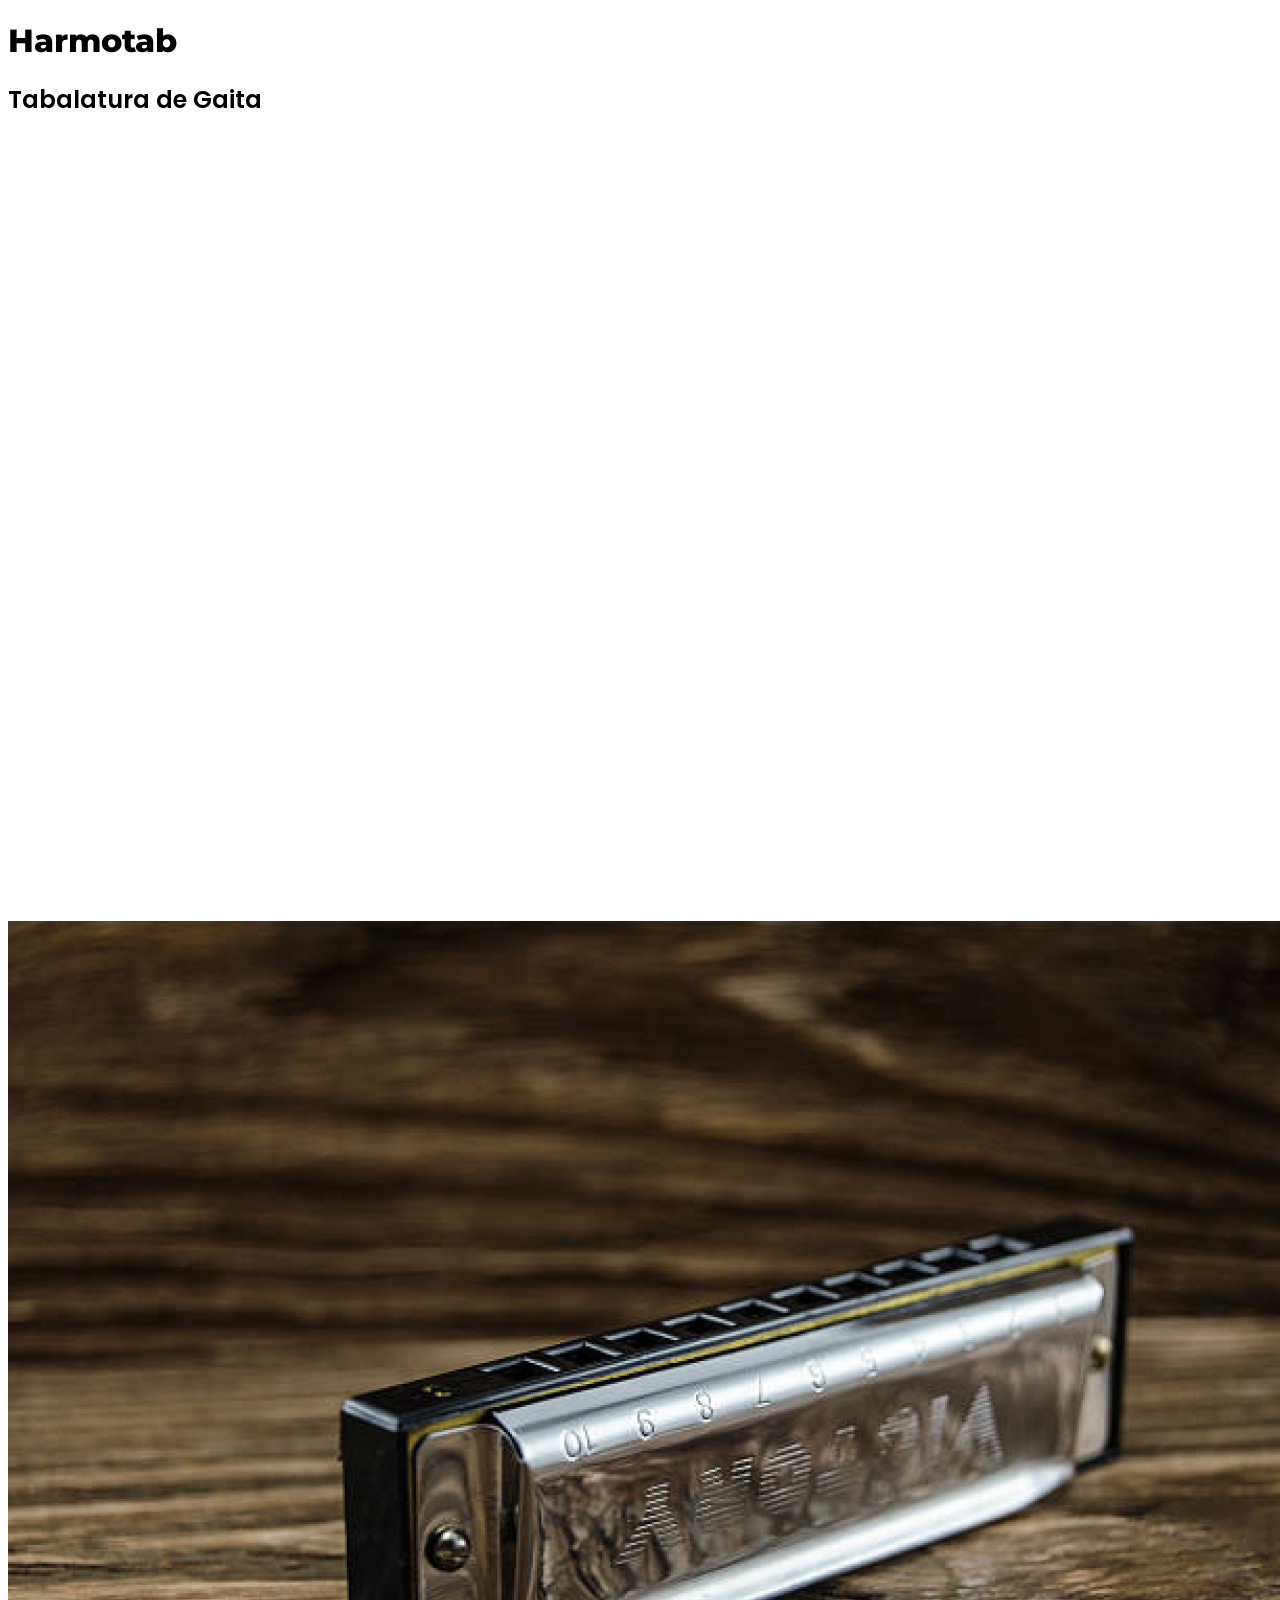
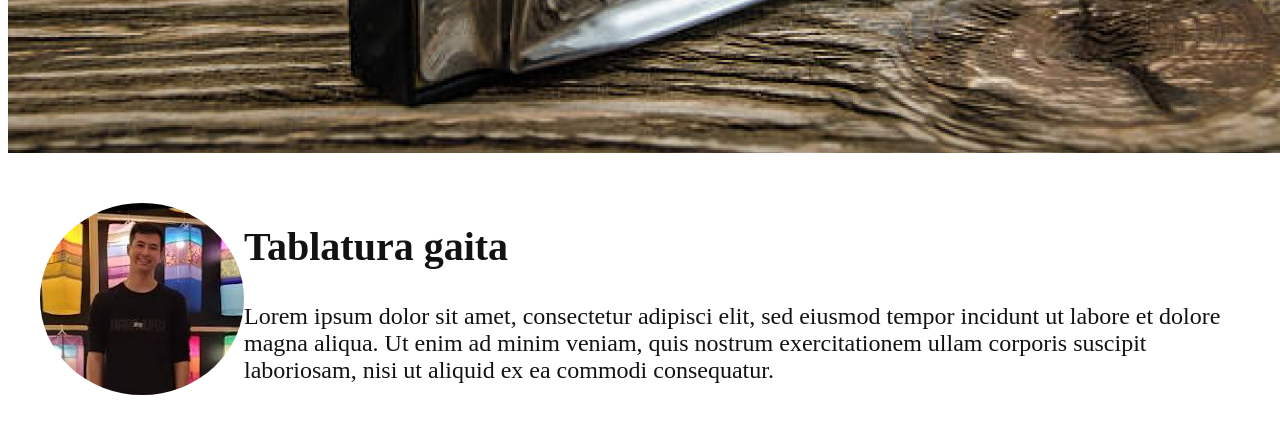
==== index.html @ c1258586 "commit 06032024" ====
<!DOCTYPE html>
<html lang="pt">
<head>
    <meta charset="UTF-8">
    <meta name="viewport" content="width=device-width, initial-scale=1.0">
    <title>Portfólio - Ronaldo</title>
    <link rel="stylesheet" href="./assets/css/style.css">
</head>
<body>
    <header>
        <h1> Harmotab </h1>
        <h2>Tabalatura de Gaita</h2>
    </header>
    <img src="./assets/image/header.png" alt="Fundo de gaita">
    <section id = "secao-apresentacao">
        <img src = "[data-uri]" alt="foto de Ronaldo">
        <div id = "texto-apresentacao">
            <h2>Tablatura gaita</h2>
            <p>Lorem ipsum dolor sit amet, consectetur adipisci elit, sed eiusmod tempor incidunt ut labore et dolore magna aliqua. Ut enim ad minim veniam, quis nostrum exercitationem ullam corporis suscipit laboriosam, nisi ut aliquid ex ea commodi consequatur.</p>
        </div>
</body> 
</html>
---- assets/css/style.css ----
@import url('https://fonts.googleapis.com/css2?family=Montserrat:ital,wght@0,100..900;1,100..900&family=Poppins:ital,wght@0,100;0,200;0,300;0,400;0,500;0,600;0,700;0,800;0,900;1,100;1,200;1,300;1,400;1,500;1,600;1,700;1,800;1,900&display=swap');

:root{
    --color-destak: #8D6346;
    --color-black: #141115;
    --color-white: #fefcff;
    --font-title:
    --font-body:
}

header{
    height: 100vh;
}


header::before{
    content: "";
    background-color: var(--color-black)
    height: 100vh;
    width: 100vw;
    display: block;
    position: absolute;
    z-index: -10;
    background-image:"../image/header.png";
    background-size: cover;
}

h1 {
    font-family: "Montserrat", sans-serif;
    color: var(--color-black)
    font-size: 64px;
    font-weight: 800;
}

header h2 { 
    font-family: "Poppins", sans-serif;
    color: var(--color-black)
    font-size: 40px;
    font-weight: 600;
}

#secao-apresentacao{
    display: flex;
    align-items: center;
    padding: 2rem;

    /*1 rem = 16pixels  */
}

#secao-apresentacao img{
    border-radius: 50%;
}

#texto-apresentacao {
    color: var(--color-black)
}

#texto-apresentacao h2{
    font-size: 2.5rem;
    font-family: var(--font-title)
}

#texto-apresentacao p{
    font-size: 1.5rem;
    font-family: var(--font-body)
}
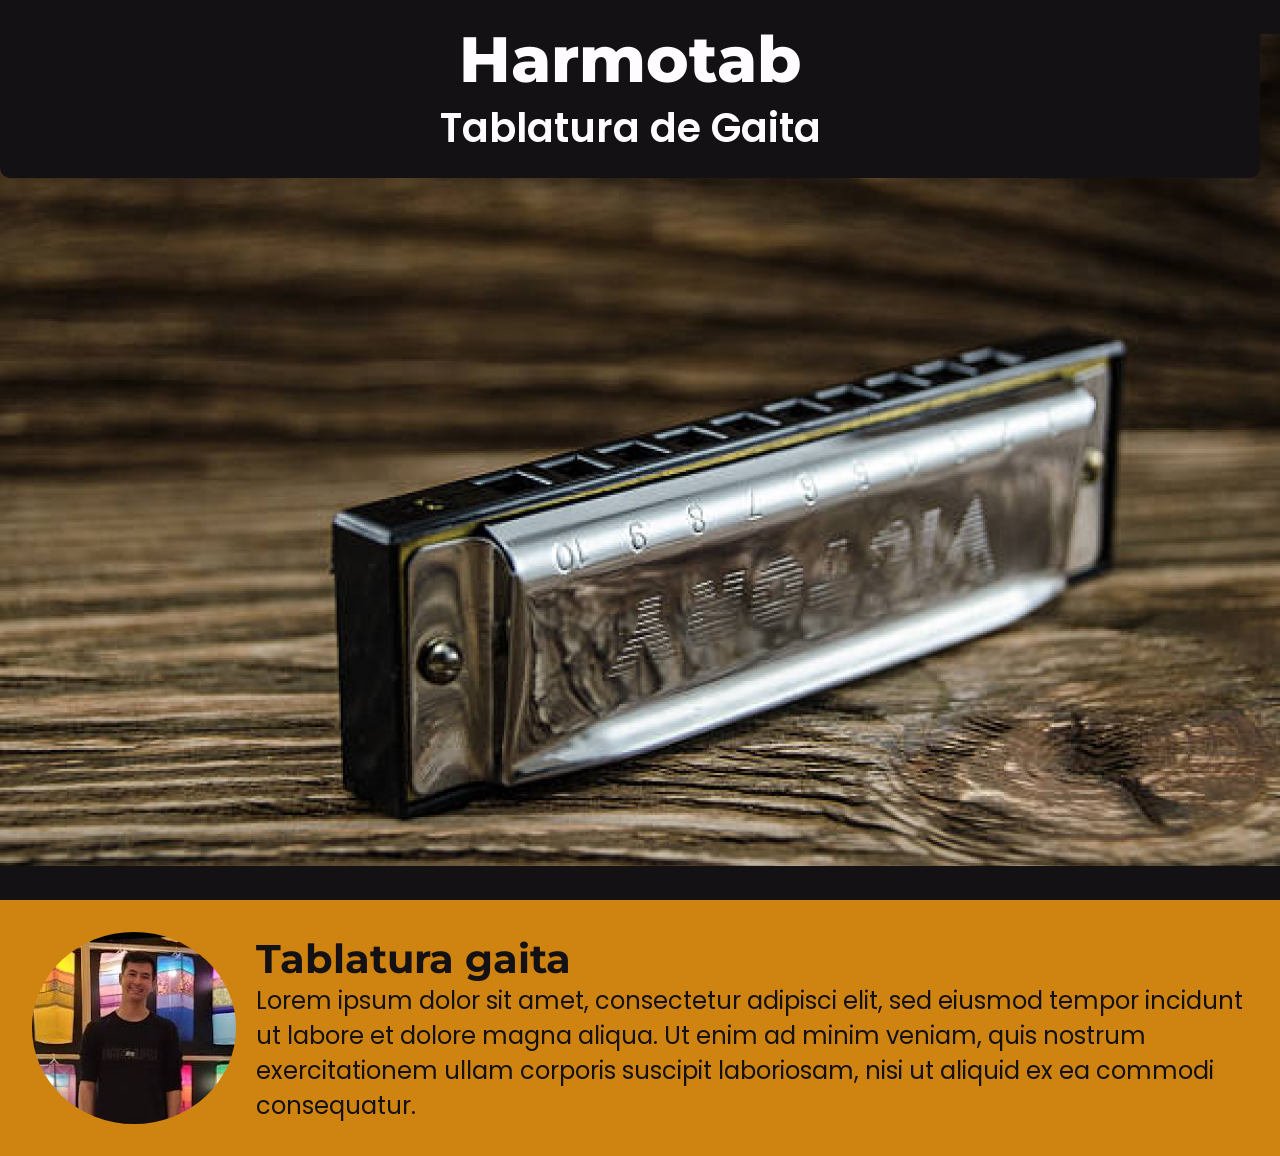
==== commit f2146b9c: "Comit" ====
--- a/index.html
+++ b/index.html
@@ -8,10 +8,11 @@
 </head>
 <body>
     <header>
-        <h1> Harmotab </h1>
-        <h2>Tabalatura de Gaita</h2>
+        <div class="title-box">
+            <h1>Harmotab</h1>
+            <h2>Tablatura de Gaita</h2>
+        </div>
     </header>
-    <img src="./assets/image/header.png" alt="Fundo de gaita">
     <section id = "secao-apresentacao">
         <img src = "[data-uri]" alt="foto de Ronaldo">
         <div id = "texto-apresentacao">
--- a/assets/css/style.css
+++ b/assets/css/style.css
@@ -1,66 +1,101 @@
-@import url('https://fonts.googleapis.com/css2?family=Montserrat:ital,wght@0,100..900;1,100..900&family=Poppins:ital,wght@0,100;0,200;0,300;0,400;0,500;0,600;0,700;0,800;0,900;1,100;1,200;1,300;1,400;1,500;1,600;1,700;1,800;1,900&display=swap');
+@import url('https://fonts.googleapis.com/css2?family=Montserrat:wght@100..900&family=Poppins:wght@100..900&display=swap');
 
-:root{
+body {
+    margin: 0;
+    padding: 0;
+    background-color: #cf8311; /* Cor de fundo desejada */
+    font-family: Arial, sans-serif; /* Defina sua fonte padrão aqui */
+}
+
+:root {
     --color-destak: #8D6346;
     --color-black: #141115;
     --color-white: #fefcff;
-    --font-title:
-    --font-body:
+    --font-title: 'Montserrat', sans-serif;
+    --font-body: 'Poppins', sans-serif;
 }
 
-header{
+header {
     height: 100vh;
+    position: relative;
 }
 
-
-header::before{
+header::before {
     content: "";
-    background-color: var(--color-black)
+    background-color: var(--color-black);
     height: 100vh;
     width: 100vw;
     display: block;
     position: absolute;
     z-index: -10;
-    background-image:"../image/header.png";
-    background-size: cover;
+    background-image: url("../image/header.png");
+    background-size: contain;
+    background-repeat: no-repeat;
+    background-position: center; /* Posiciona a imagem no centro */
+}
+
+.title-box {
+    background-color: var(--color-black);
+    padding: 20px;
+    border-radius: 10px;
+    margin-right: 20px; /* Espaçamento entre o retângulo do título e o texto */
 }
 
 h1 {
-    font-family: "Montserrat", sans-serif;
-    color: var(--color-black)
+    font-family: var(--font-title);
+    color: var(--color-white);
     font-size: 64px;
     font-weight: 800;
+    margin: 0;
+    text-align: center;
 }
 
-header h2 { 
-    font-family: "Poppins", sans-serif;
-    color: var(--color-black)
+header h2 {
+    font-family: var(--font-body);
+    color: var(--color-white);
     font-size: 40px;
     font-weight: 600;
+    margin: 0;
+    text-align: center;
 }
 
-#secao-apresentacao{
+.text-box {
+    background-color: var(--color-black);
+    padding: 20px;
+    border-radius: 10px;
+}
+
+.text-box p {
+    font-family: var(--font-body);
+    color: var(--color-white);
+    font-size: 20px;
+    margin: 0;
+}
+
+
+#secao-apresentacao {
     display: flex;
     align-items: center;
     padding: 2rem;
-
-    /*1 rem = 16pixels  */
 }
 
-#secao-apresentacao img{
+#secao-apresentacao img {
     border-radius: 50%;
 }
 
 #texto-apresentacao {
-    color: var(--color-black)
+    color: var(--color-black);
+    padding-left: 20px;
 }
 
-#texto-apresentacao h2{
+#texto-apresentacao h2 {
     font-size: 2.5rem;
-    font-family: var(--font-title)
+    font-family: var(--font-title);
+    margin: 0;
 }
 
-#texto-apresentacao p{
+#texto-apresentacao p {
     font-size: 1.5rem;
-    font-family: var(--font-body)
+    font-family: var(--font-body);
+    margin: 0;
 }
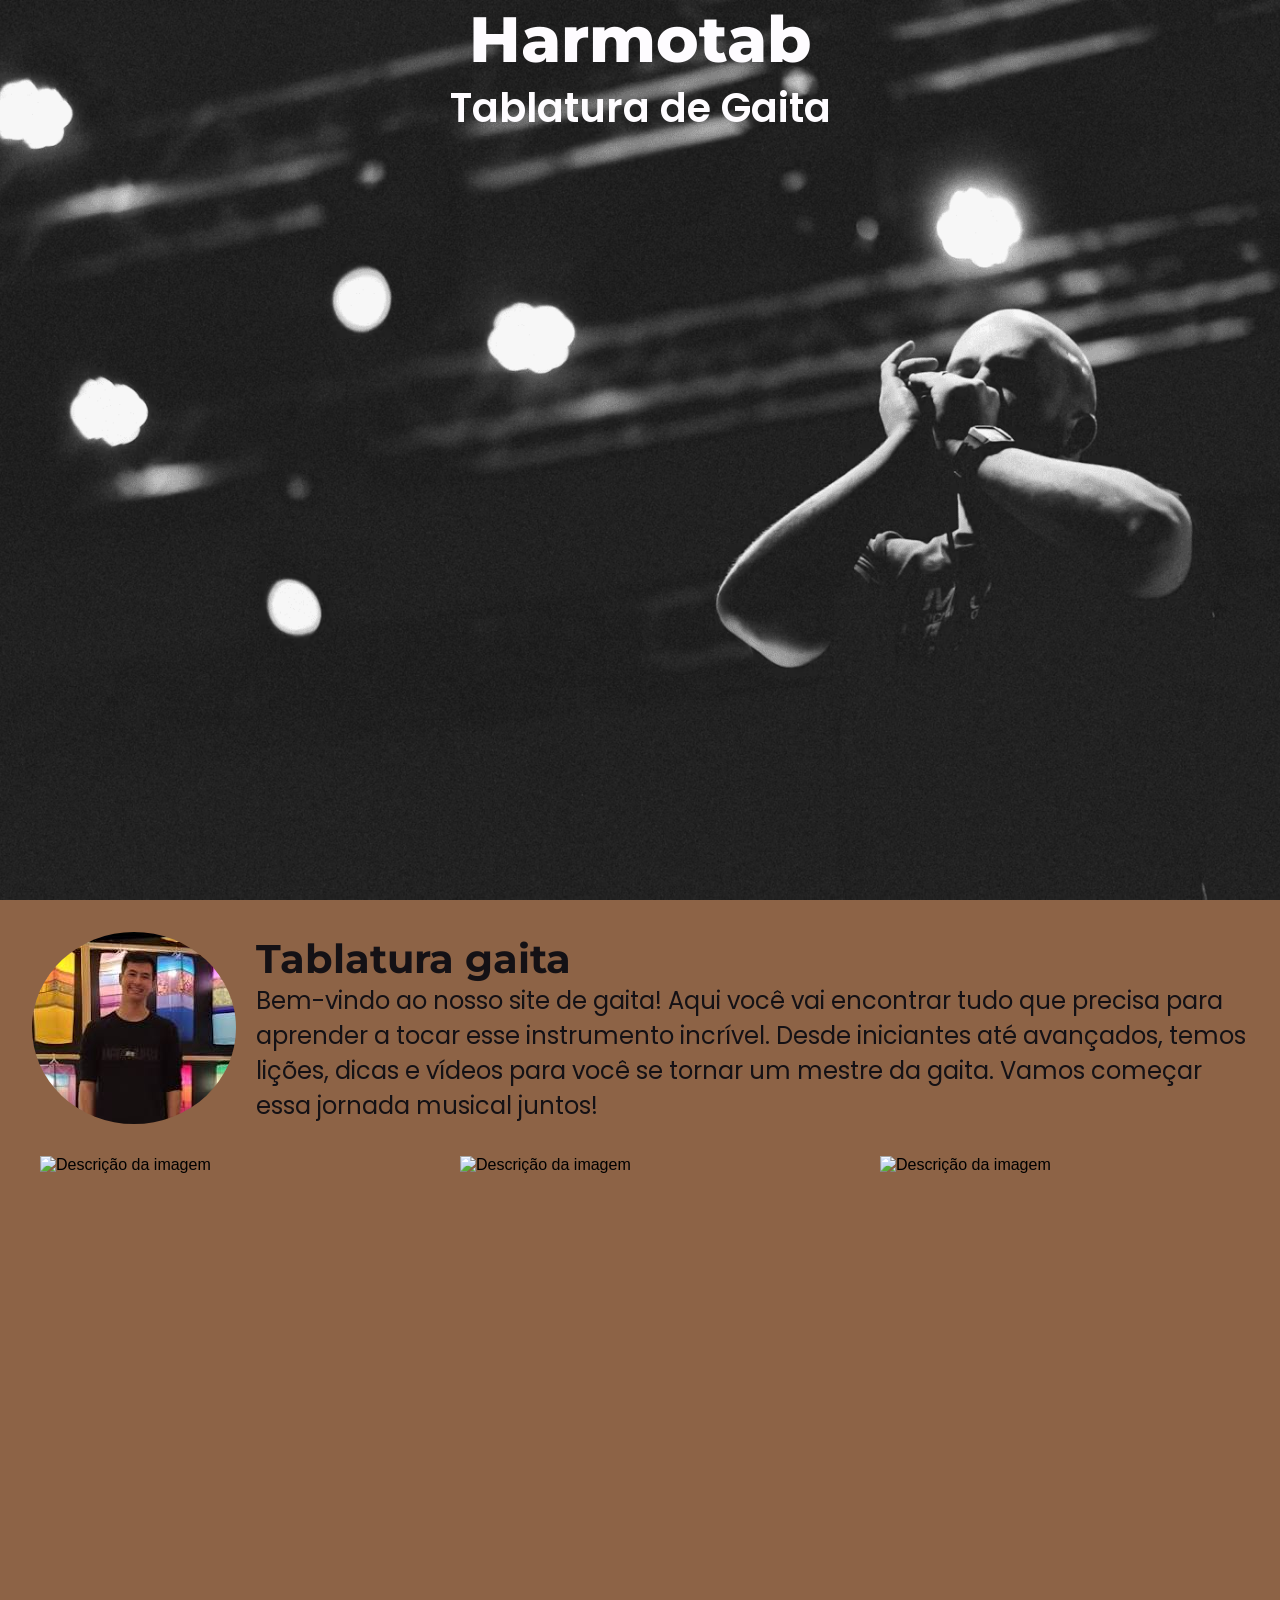
==== commit 9bd22f2f: "Commit 13/03/2024" ====
--- a/index.html
+++ b/index.html
@@ -8,7 +8,7 @@
 </head>
 <body>
     <header>
-        <div class="title-box">
+        <div id="title-box">
             <h1>Harmotab</h1>
             <h2>Tablatura de Gaita</h2>
         </div>
@@ -17,7 +17,50 @@
         <img src = "[data-uri]" alt="foto de Ronaldo">
         <div id = "texto-apresentacao">
             <h2>Tablatura gaita</h2>
-            <p>Lorem ipsum dolor sit amet, consectetur adipisci elit, sed eiusmod tempor incidunt ut labore et dolore magna aliqua. Ut enim ad minim veniam, quis nostrum exercitationem ullam corporis suscipit laboriosam, nisi ut aliquid ex ea commodi consequatur.</p>
+            <p>Bem-vindo ao nosso site de gaita! Aqui você vai encontrar tudo que precisa para aprender a tocar esse instrumento incrível. Desde iniciantes até avançados, temos lições, dicas e vídeos para você se tornar um mestre da gaita. Vamos começar essa jornada musical juntos!</p>
         </div>
+    </section>
+
+    <section id="secao-projetos">
+        <ul>
+            <li>
+                <div class="card">
+                    <div class="image-wrapper">
+                        <img src="https://images.unsplash.com/photo-1633451078197-b3dbf22e123a?q=80&w=1527&auto=format&fit=crop&ixlib=rb-4.0.3&ixid=M3wxMjA3fDB8MHxwaG90by1wYWdlfHx8fGVufDB8fHx8fA%3D%3D" height="600" alt="Descrição da imagem">
+                    </div>
+                    <div class="card-text">
+                        <h2>HarmoTab</h2>
+                        <p>Introdução a tablatura de gaita</p>
+                    </div> 
+                </div>
+            </li>
+            <li>
+                <div class="card">
+                    <div class="image-wrapper">
+                        <img src="https://images.unsplash.com/photo-1633451078197-b3dbf22e123a?q=80&w=1527&auto=format&fit=crop&ixlib=rb-4.0.3&ixid=M3wxMjA3fDB8MHxwaG90by1wYWdlfHx8fGVufDB8fHx8fA%3D%3D" height="600" alt="Descrição da imagem">
+                    </div>
+                    <div class="card-text">
+                        <h2>HarmoTab</h2>
+                        <p>Introdução a tablatura de gaita</p>
+                    </div> 
+                </div>
+            </li>
+            <li>
+                <div class="card">
+                    <div class="image-wrapper">
+                        <img src="https://images.unsplash.com/photo-1633451078197-b3dbf22e123a?q=80&w=1527&auto=format&fit=crop&ixlib=rb-4.0.3&ixid=M3wxMjA3fDB8MHxwaG90by1wYWdlfHx8fGVufDB8fHx8fA%3D%3D" height="600" alt="Descrição da imagem">
+                    </div>
+                    <div class="card-text">
+                        <h2>HarmoTab</h2>
+                        <p>Introdução a tablatura de gaita</p>
+                    </div> 
+                </div>
+            </li>
+        </ul>
+    </section>
+
+
+
+
 </body> 
 </html>
--- a/assets/css/style.css
+++ b/assets/css/style.css
@@ -1,10 +1,15 @@
 @import url('https://fonts.googleapis.com/css2?family=Montserrat:wght@100..900&family=Poppins:wght@100..900&display=swap');
+
+*{
+    margin: 0;
+    list-style: none;
+}
 
 body {
     margin: 0;
     padding: 0;
-    background-color: #cf8311; /* Cor de fundo desejada */
-    font-family: Arial, sans-serif; /* Defina sua fonte padrão aqui */
+    background-color: #8D6346;
+    font-family: Arial, sans-serif; 
 }
 
 :root {
@@ -14,6 +19,8 @@
     --font-title: 'Montserrat', sans-serif;
     --font-body: 'Poppins', sans-serif;
 }
+
+
 
 header {
     height: 100vh;
@@ -28,11 +35,12 @@
     display: block;
     position: absolute;
     z-index: -10;
-    background-image: url("../image/header.png");
-    background-size: contain;
+    background-image: url("../image/HomemTocandoGaita.png");
+    background-size: cover;
     background-repeat: no-repeat;
-    background-position: center; /* Posiciona a imagem no centro */
+    background-position: center;
 }
+
 
 .title-box {
     background-color: var(--color-black);
@@ -99,3 +107,57 @@
     font-family: var(--font-body);
     margin: 0;
 }
+
+#secao-projetos{
+    background-color: #8D6346;
+    height: 100vh;
+}
+
+#secao-projetos ul {
+    display: grid;
+    grid-template-columns: repeat(3, 1fr);
+    gap: 20px; /* Espaçamento entre as colunas */
+}
+
+.card {
+    max-width: 300px;
+    height: 420px;
+    position: relative;
+    cursor: pointer;
+    margin: 0; /* Remova qualquer margem padrão */
+    padding: 0; /* Remova qualquer preenchimento padrão */
+}
+
+.image-wrapper {
+    width: 100%;
+    height: 100%;
+    overflow: hidden;
+    position: relative; /* Adicione position relative */
+}
+
+.image-wrapper img {
+    width: 100%;
+    height: 100%;
+    object-fit: cover;
+}
+
+.card-text {
+    position: absolute;
+    top: 50%;
+    left: 50%;
+    transform: translate(-50%, -50%);
+    opacity: 0;
+    transition: opacity 0.5s, top 0.5s;
+    background: rgba(0, 0, 0, 0.7);
+    color: white;
+    padding: 10px;
+    box-sizing: border-box;
+}
+
+.card:hover .card-text {
+    opacity: 1;
+}
+
+.card:hover .image-wrapper {
+    opacity: 0.3;
+}
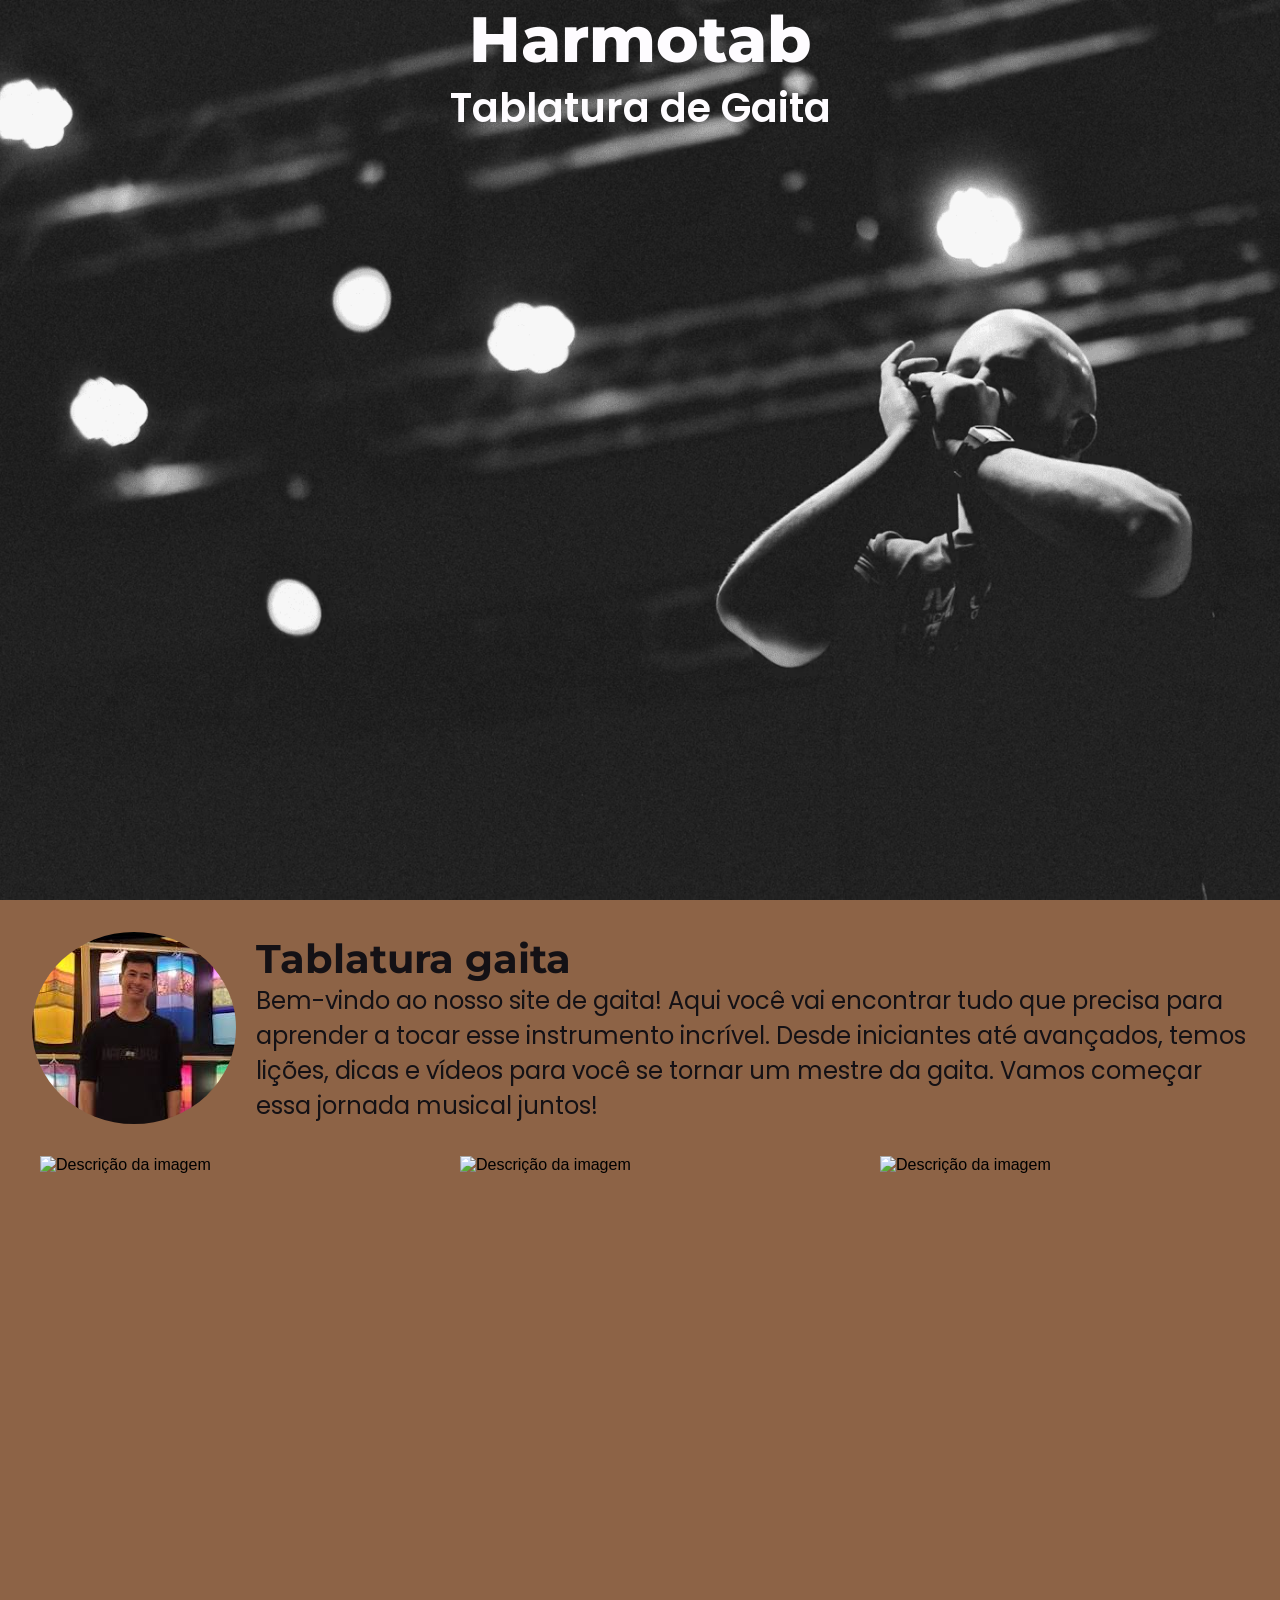
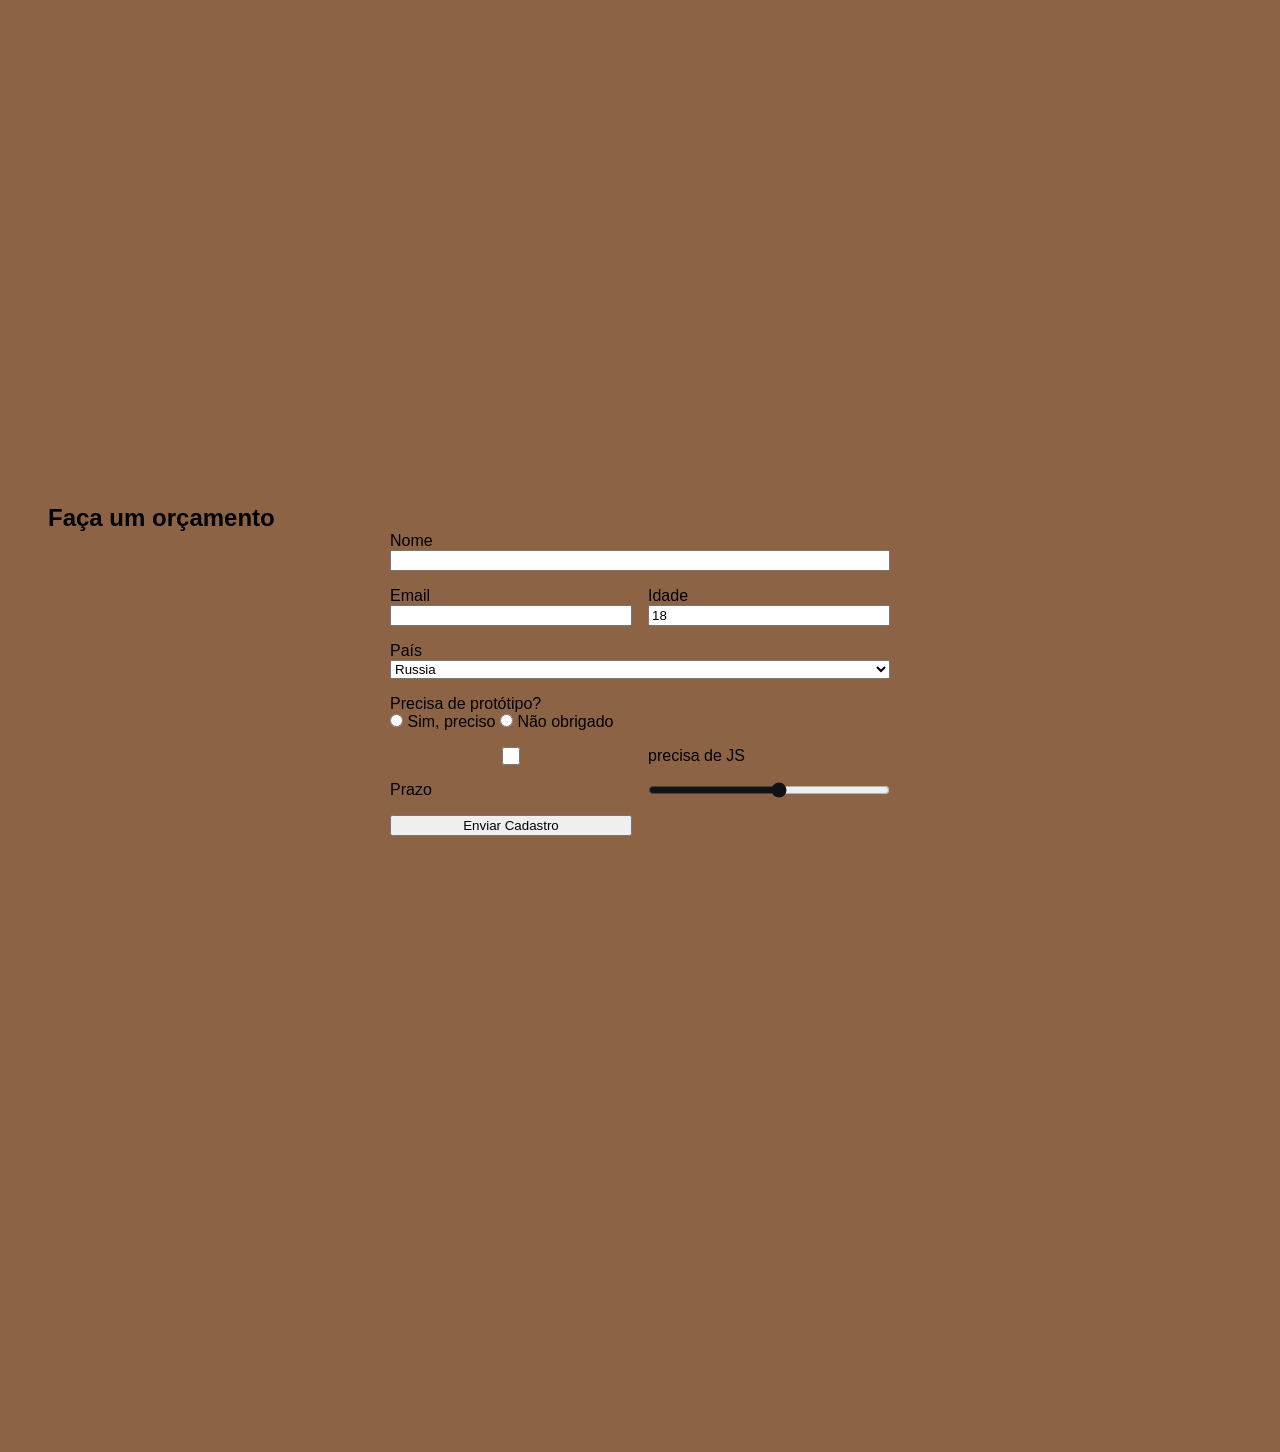
==== commit d307901d: "commit 20/03" ====
--- a/index.html
+++ b/index.html
@@ -37,30 +37,83 @@
             <li>
                 <div class="card">
                     <div class="image-wrapper">
-                        <img src="https://images.unsplash.com/photo-1633451078197-b3dbf22e123a?q=80&w=1527&auto=format&fit=crop&ixlib=rb-4.0.3&ixid=M3wxMjA3fDB8MHxwaG90by1wYWdlfHx8fGVufDB8fHx8fA%3D%3D" height="600" alt="Descrição da imagem">
+                        <img src="https://images.unsplash.com/photo-1682271920907-781daffc09a6?w=500&auto=format&fit=crop&q=60&ixlib=rb-4.0.3&ixid=M3wxMjA3fDB8MHxzZWFyY2h8MTF8fGdhaXRhfGVufDB8MXwwfHx8MA%3D%3D" height="600" alt="Descrição da imagem">
                     </div>
                     <div class="card-text">
                         <h2>HarmoTab</h2>
-                        <p>Introdução a tablatura de gaita</p>
+                        <p>Modelos de harmonicas</p>
                     </div> 
                 </div>
             </li>
             <li>
                 <div class="card">
                     <div class="image-wrapper">
-                        <img src="https://images.unsplash.com/photo-1633451078197-b3dbf22e123a?q=80&w=1527&auto=format&fit=crop&ixlib=rb-4.0.3&ixid=M3wxMjA3fDB8MHxwaG90by1wYWdlfHx8fGVufDB8fHx8fA%3D%3D" height="600" alt="Descrição da imagem">
+                        <img src="https://images.unsplash.com/photo-1598515751039-5b58e4f5f6be?w=500&auto=format&fit=crop&q=60&ixlib=rb-4.0.3&ixid=M3wxMjA3fDB8MHxzZWFyY2h8M3x8Z2FpdGF8ZW58MHwxfDB8fHww" height="600" alt="Descrição da imagem">
                     </div>
                     <div class="card-text">
                         <h2>HarmoTab</h2>
-                        <p>Introdução a tablatura de gaita</p>
+                        <p>Tablaturas e partituras </p>
                     </div> 
                 </div>
             </li>
         </ul>
     </section>
 
+    <section id="secao-orcamento">
+        <h2>Faça um orçamento</h2>
+        <form action="">
+            <div class="campo linha">
+                <label for="nome">Nome</label>
+                <input type="text" id="nome"> 
+            </div>
+            <div class="campo email">
+                <label for="email">Email</label>
+                <input type="text">
+            </div>
 
 
+            <div class="campo">
+                <label for="idade">Idade</label>
+                <input type="number" min="1" value="18">
+            </div>
 
+            <div class="campo linha">
+                <label for="tipo">País</label>
+                <select id="tipo">
+                    <option value="1">Russia</option>
+                    <option value="2">Brasil</option>
+                    <option value="3">China</option>
+                    <option value="4">Chile</option>
+                    <option value="5">Estados Unidos</option>
+                    <option value="6">Canada</option>
+                    <option value="7">México</option>
+                    <option value="8">Peru</option>
+                </select>
+            </div>
+
+            <div class="campo linha">
+                <label for="">Precisa de protótipo?</label>
+                <div>
+                    <input type="radio" name="prototipo" id="prototipo_sim">
+                    <label for="prototipo_sim">Sim, preciso</label>
+                    <input type="radio" name="prototipo" id="prototipo_nao">
+                    <label for="prototipo_nao">Não obrigado</label>
+                </div>
+            </div>
+
+
+            <input type="checkbox" id="js">
+            <label for="js">precisa de JS</label>
+
+            <label for="prazo">Prazo</label>
+            <input type="range" min="1" max="12" id="prazo">
+
+            <button>Enviar Cadastro</button>
+            
+        </form>
+        
+        
+
+    </section>
 </body> 
 </html>
--- a/assets/css/style.css
+++ b/assets/css/style.css
@@ -161,3 +161,39 @@
 .card:hover .image-wrapper {
     opacity: 0.3;
 }
+
+#secao-orcamento {
+    height: 100vh;
+    padding: 3rem;
+}
+
+
+secao-orcamentyo h2{
+    font-family: var(--font-title);
+}
+
+#secao-orcamento form{
+    display: grid;
+    gap: 1rem;
+    grid-template-columns: repeat(2, 1fr);
+    max-width: 500px;
+    margin: 0 auto;
+}
+
+.campo{
+    display: flex;
+    flex-direction: column;
+}
+
+.linha{
+    grid-column: 1 / 3;
+
+}
+
+input[type=radio],
+input[type=checkbox],
+input[type=range]
+{
+    accent-color: var(--color-black);
+}
+
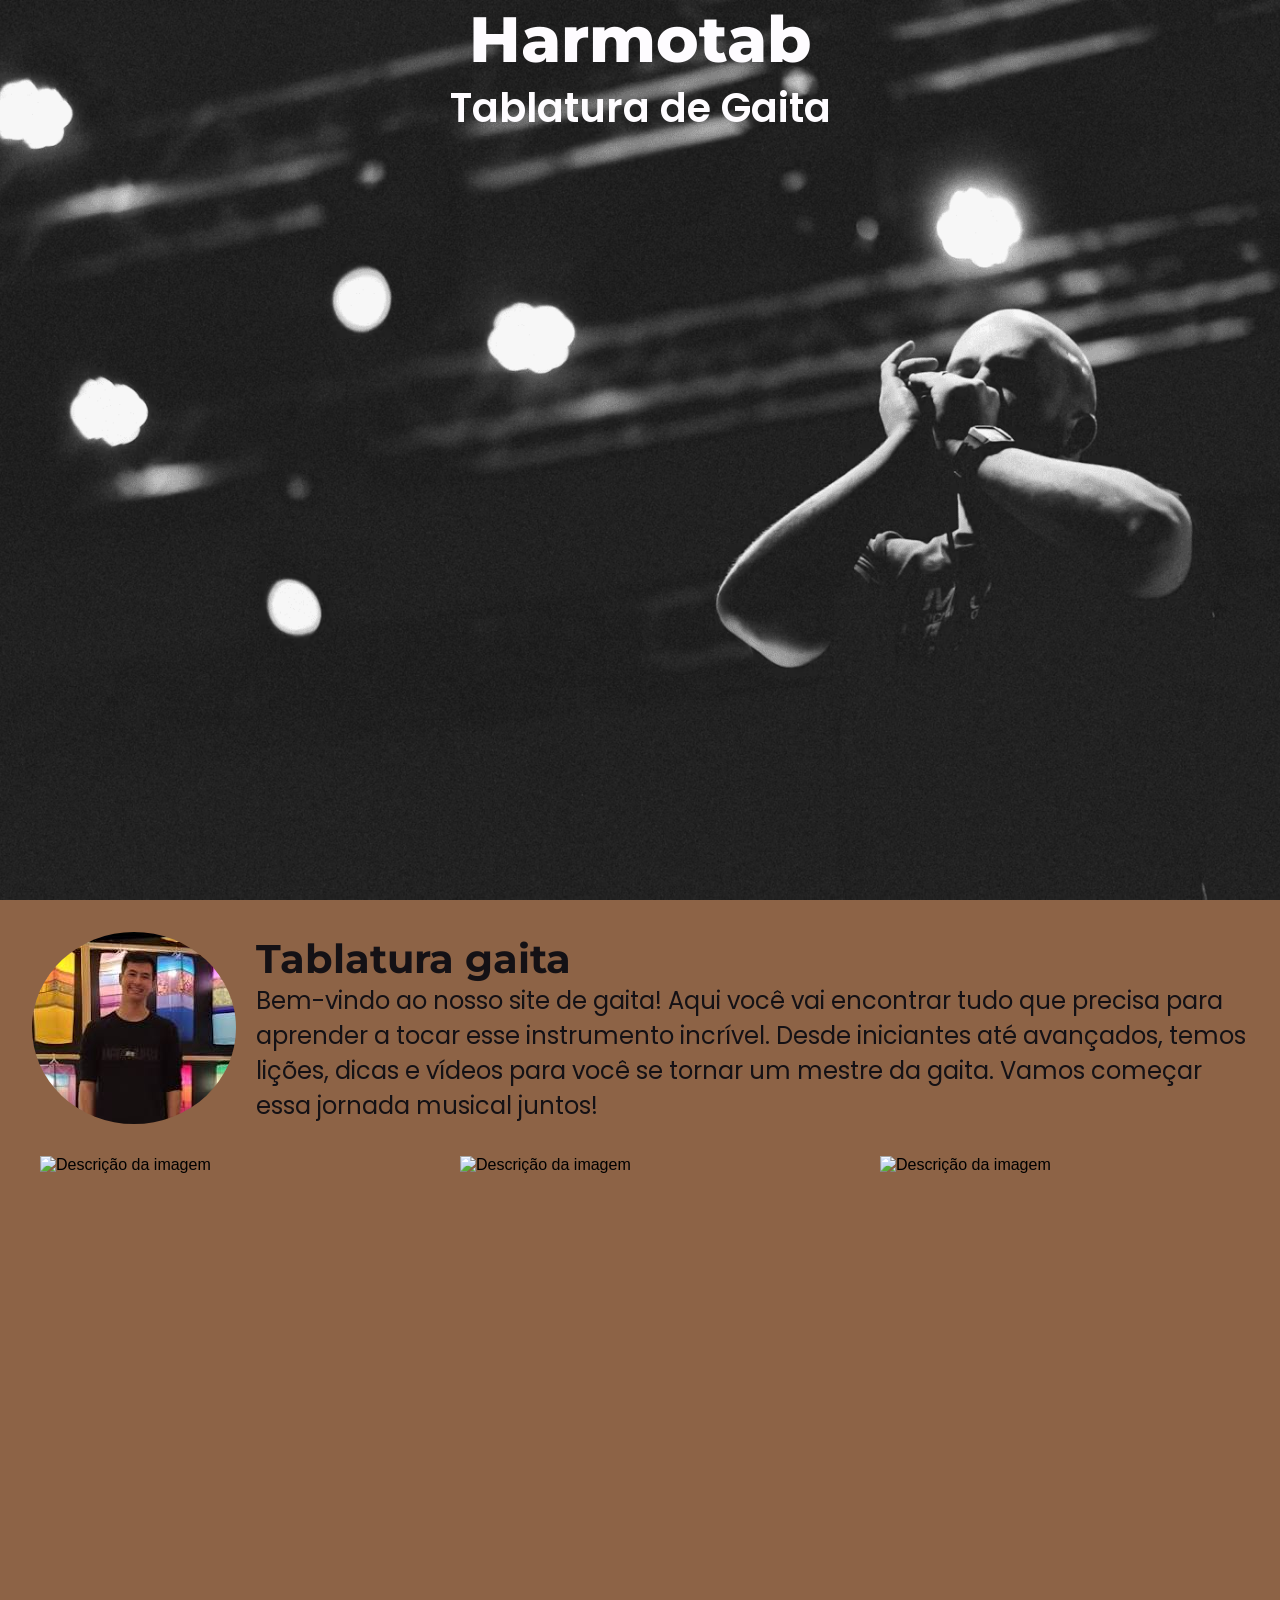
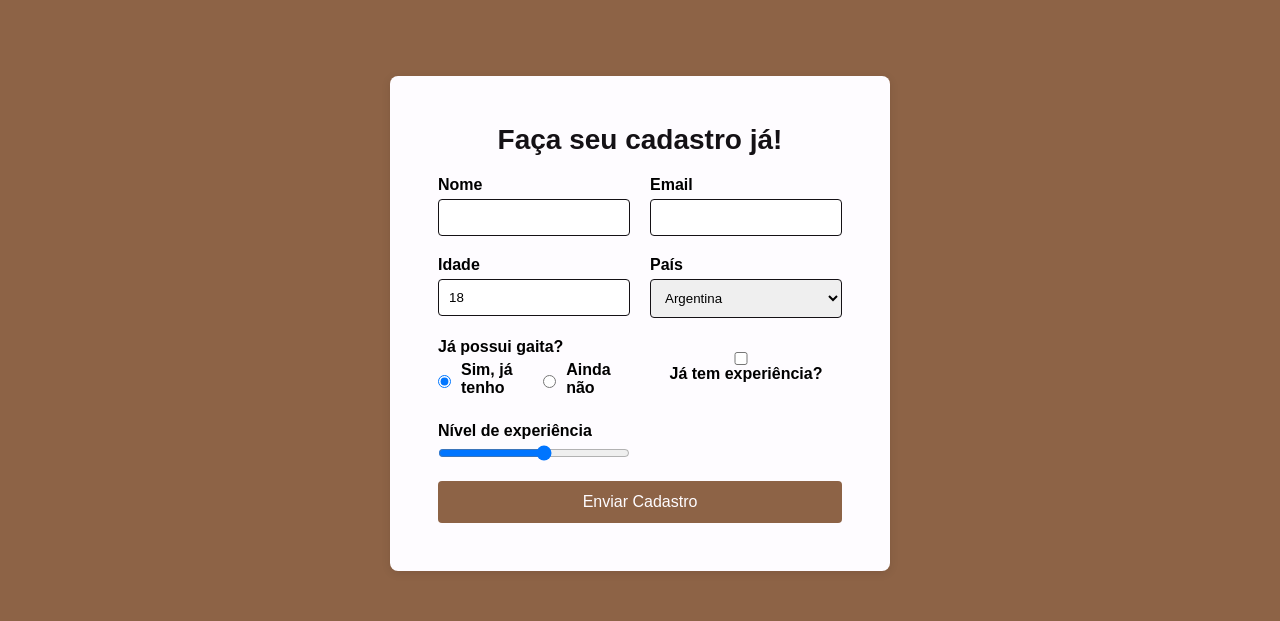
==== commit f372c320: "commit 21/03" ====
--- a/index.html
+++ b/index.html
@@ -59,61 +59,67 @@
         </ul>
     </section>
 
-    <section id="secao-orcamento">
-        <h2>Faça um orçamento</h2>
+    <section id="secao-orcamento" class="box-cadastro">
+        <h2>Faça seu cadastro já!</h2>
         <form action="">
-            <div class="campo linha">
+            <div class="campo">
                 <label for="nome">Nome</label>
-                <input type="text" id="nome"> 
+                <input type="text" id="nome" required> 
             </div>
-            <div class="campo email">
+            <div class="campo">
                 <label for="email">Email</label>
-                <input type="text">
+                <input type="email" id="email" required>
             </div>
-
-
             <div class="campo">
                 <label for="idade">Idade</label>
-                <input type="number" min="1" value="18">
+                <input type="number" id="idade" min="1" value="18">
             </div>
-
-            <div class="campo linha">
-                <label for="tipo">País</label>
-                <select id="tipo">
-                    <option value="1">Russia</option>
-                    <option value="2">Brasil</option>
-                    <option value="3">China</option>
+            <div class="campo">
+                <label for="pais">País</label>
+                <select id="pais">
+                    <option value="1">Argentina</option>
+                    <option value="2">Austrália</option>
+                    <option value="3">Brasil</option>
                     <option value="4">Chile</option>
-                    <option value="5">Estados Unidos</option>
+                    <option value="5">China</option>
                     <option value="6">Canada</option>
-                    <option value="7">México</option>
-                    <option value="8">Peru</option>
+                    <option value="7">Colômbia</option>
+                    <option value="8">Alemanha</option>
+                    <option value="9">França</option>
+                    <option value="10">Japão</option>
+                    <option value="11">Nigéria</option>
+                    <option value="12">México</option>
+                    <option value="13">Peru</option>
+                    <option value="14">Russia</option>
+                    <option value="15">Estados Unidos</option>
+                    <option value="16">Espanha</option>
+                    <option value="17">Reino Unido</option>
+                    <option value="18">Itália</option>
+                    <option value="19">Índia</option>
+                    <option value="20">África do Sul</option>
                 </select>
             </div>
-
-            <div class="campo linha">
-                <label for="">Precisa de protótipo?</label>
-                <div>
-                    <input type="radio" name="prototipo" id="prototipo_sim">
-                    <label for="prototipo_sim">Sim, preciso</label>
+            <div class="campo">
+                <label for="prototipo">Já possui gaita?</label>
+                <div class="radio-group">
+                    <input type="radio" name="prototipo" id="prototipo_sim" checked>
+                    <label for="prototipo_sim">Sim, já tenho</label>
                     <input type="radio" name="prototipo" id="prototipo_nao">
-                    <label for="prototipo_nao">Não obrigado</label>
+                    <label for="prototipo_nao">Ainda não</label>
                 </div>
             </div>
-
-
-            <input type="checkbox" id="js">
-            <label for="js">precisa de JS</label>
-
-            <label for="prazo">Prazo</label>
-            <input type="range" min="1" max="12" id="prazo">
-
-            <button>Enviar Cadastro</button>
-            
+            <div class="campo centralizado">
+                <input type="checkbox" id="js">
+                <label for="js">Já tem experiência?</label>
+            </div>
+            <div class="campo">
+                <label for="prazo">Nível de experiência</label>
+                <input type="range" id="prazo" min="1" max="10">
+            </div>
+            <div class="campo linha">
+                <button type="submit">Enviar Cadastro</button>
+            </div>
         </form>
-        
-        
-
     </section>
 </body> 
 </html>
--- a/assets/css/style.css
+++ b/assets/css/style.css
@@ -108,15 +108,16 @@
     margin: 0;
 }
 
-#secao-projetos{
+#secao-projetos {
     background-color: #8D6346;
-    height: 100vh;
+    min-height: 10vh; 
+    margin-bottom: 100px; 
 }
 
 #secao-projetos ul {
     display: grid;
     grid-template-columns: repeat(3, 1fr);
-    gap: 20px; /* Espaçamento entre as colunas */
+    gap: 20px; 
 }
 
 .card {
@@ -124,15 +125,15 @@
     height: 420px;
     position: relative;
     cursor: pointer;
-    margin: 0; /* Remova qualquer margem padrão */
-    padding: 0; /* Remova qualquer preenchimento padrão */
+    margin: 0; 
+    padding: 0; 
 }
 
 .image-wrapper {
     width: 100%;
     height: 100%;
     overflow: hidden;
-    position: relative; /* Adicione position relative */
+    position: relative; 
 }
 
 .image-wrapper img {
@@ -149,7 +150,7 @@
     opacity: 0;
     transition: opacity 0.5s, top 0.5s;
     background: rgba(0, 0, 0, 0.7);
-    color: white;
+    color: var(--color-white);
     padding: 10px;
     box-sizing: border-box;
 }
@@ -163,37 +164,99 @@
 }
 
 #secao-orcamento {
-    height: 100vh;
     padding: 3rem;
-}
-
-
-secao-orcamentyo h2{
-    font-family: var(--font-title);
-}
-
-#secao-orcamento form{
+    display: flex;
+    flex-direction: column;
+    justify-content: center;
+    align-items: center;
+    margin-top: 20px; /* Reduzindo a margem superior */
+    margin-bottom: 50px; /* Adicionando margem inferior */
+}
+
+.box-cadastro {
+    border: 1px var(--color-white);
+    border-radius: 8px;
+    background-color: var(--color-white);
+    box-shadow: 0px 2px 10px rgba(0, 0, 0, 0.1);
+    padding: 30px;
+    max-width: 500px;
+    width: 100%;
+    box-sizing: border-box;
+    margin: auto; /* Centraliza a seção */
+}
+
+#secao-orcamento h2 {
+    font-size: 28px;
+    text-align: center;
+    color: var(--color-black);
+    margin-bottom: 20px;
+}
+
+#secao-orcamento form {
     display: grid;
-    gap: 1rem;
-    grid-template-columns: repeat(2, 1fr);
-    max-width: 500px;
-    margin: 0 auto;
-}
-
-.campo{
+    gap: 20px;
+    grid-template-columns: 1fr;
+}
+
+.campo {
     display: flex;
     flex-direction: column;
 }
 
-.linha{
-    grid-column: 1 / 3;
-
-}
-
-input[type=radio],
-input[type=checkbox],
-input[type=range]
-{
-    accent-color: var(--color-black);
-}
-
+.campo.linha {
+    grid-column: 1 / -1;
+}
+
+.campo label {
+    font-weight: bold;
+    margin-bottom: 5px;
+}
+
+input[type="text"],
+input[type="email"],
+input[type="number"],
+select,
+button,
+input[type="checkbox"] {
+    padding: 10px;
+    border: 1px solid var(--color-black);
+    border-radius: 4px;
+    width: 100%;
+    box-sizing: border-box;
+}
+
+input[type="radio"],
+input[type="checkbox"] {
+    margin-right: 10px;
+}
+
+button {
+    background-color: var(--color-destak);
+    color:var(--color-white);
+    border: none;
+    padding: 12px 20px;
+    cursor: pointer;
+    border-radius: 4px;
+    font-size: 16px;
+    transition: background-color 0.3s;
+}
+
+button:hover {
+    background-color: var(--color-destak);
+}
+
+.radio-group {
+    display: flex;
+    align-items: center;
+}
+
+@media screen and (min-width: 768px) {
+    #secao-orcamento form {
+        grid-template-columns: 1fr 1fr;
+    }
+}
+
+.centralizado {
+    align-items: center;
+    justify-content: center;
+}
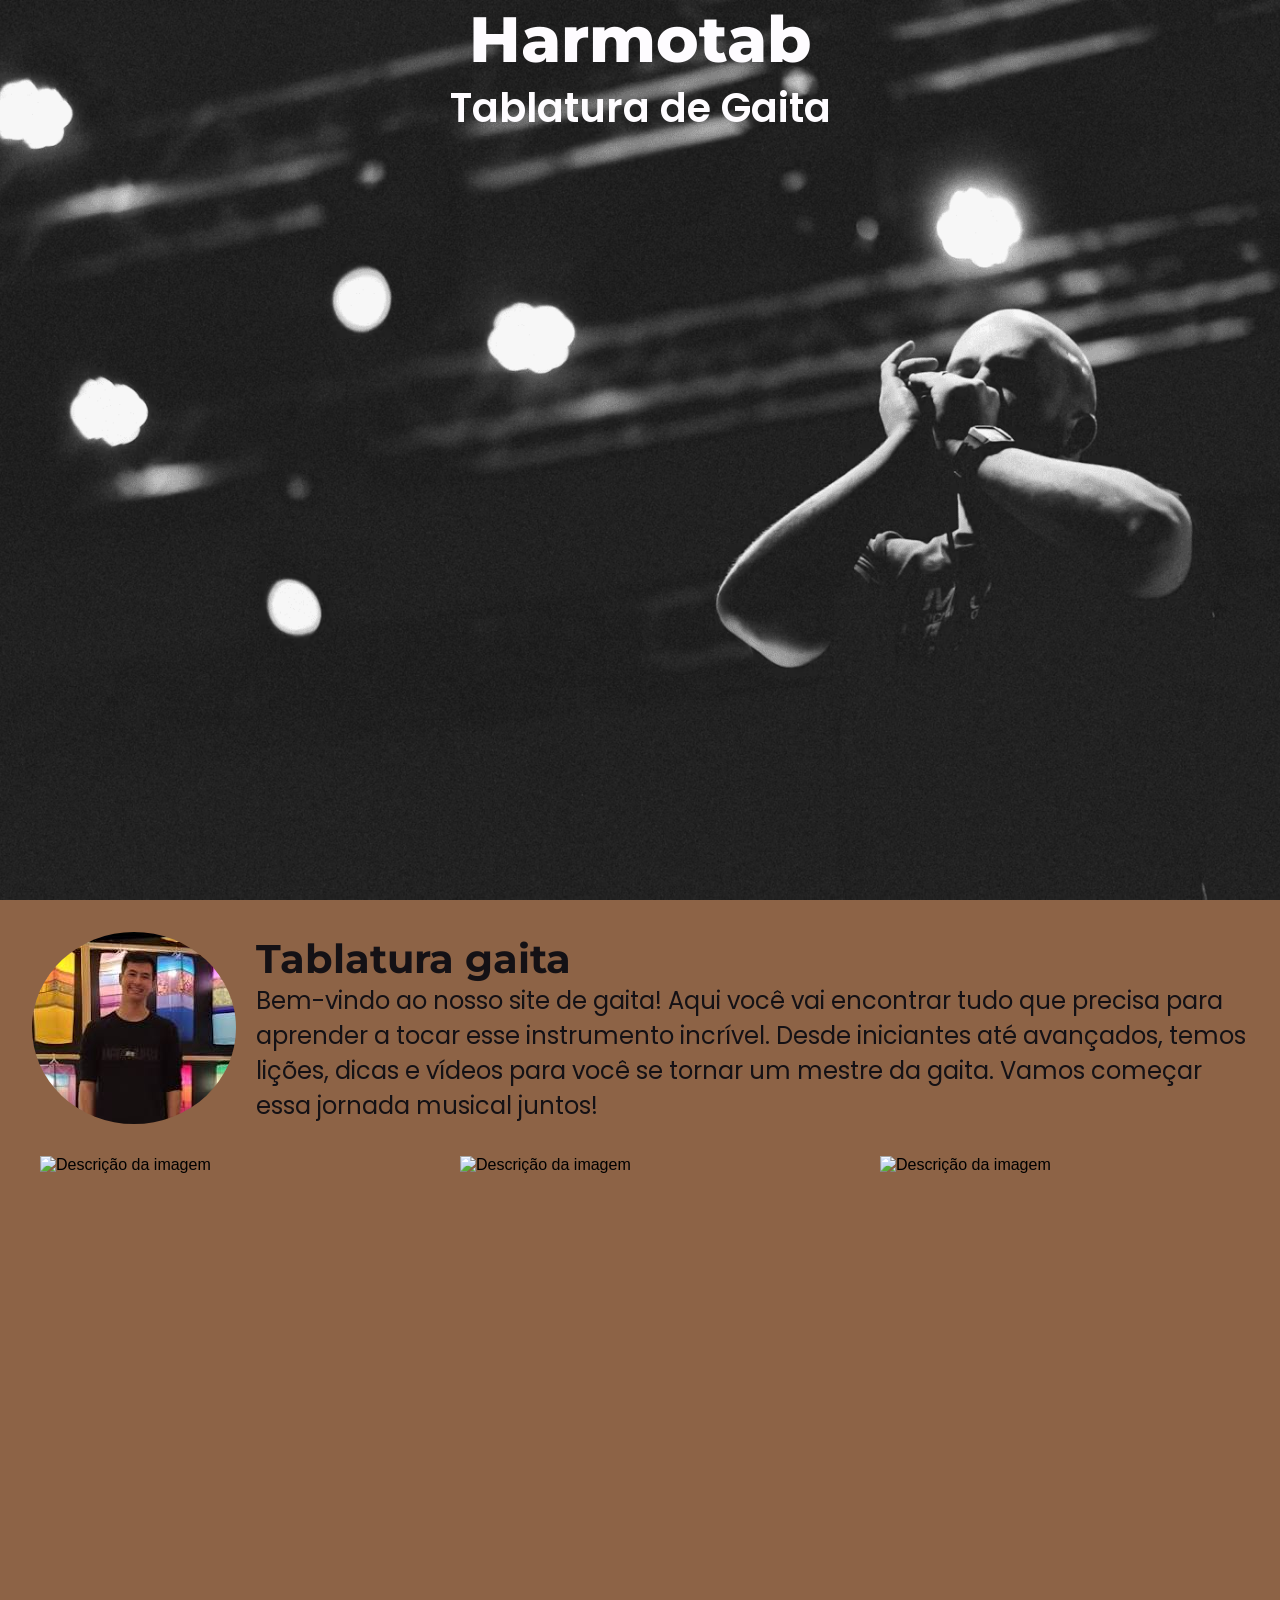
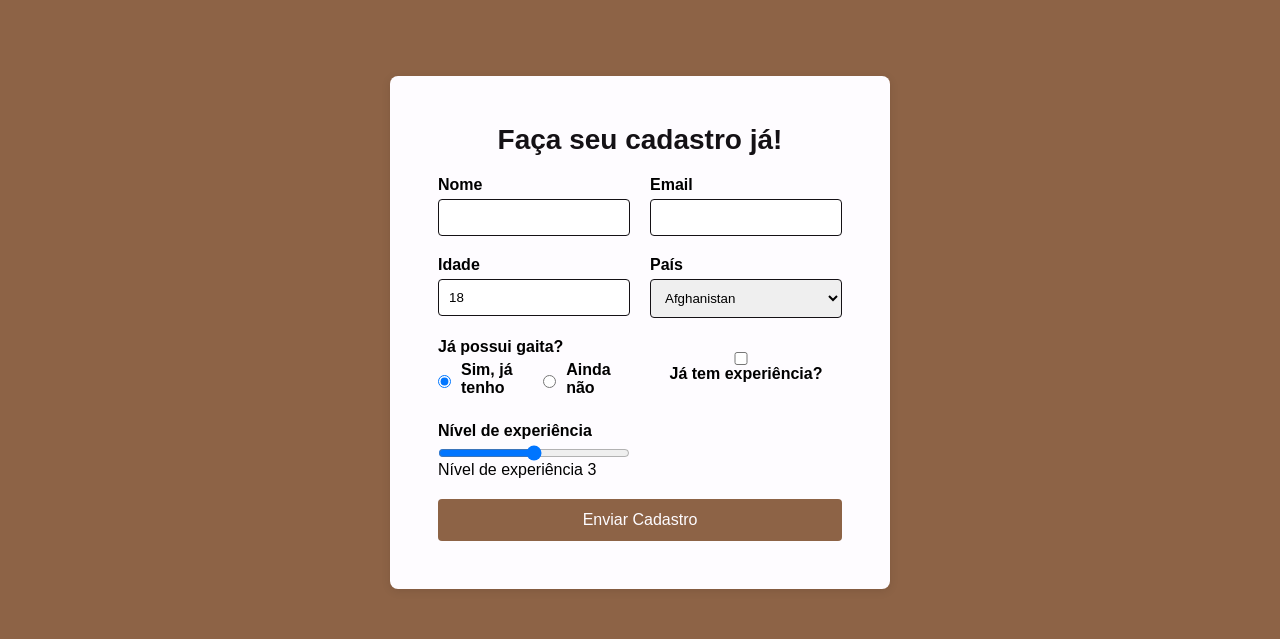
==== commit 7b8d245e: "commit 27/03" ====
--- a/index.html
+++ b/index.html
@@ -5,7 +5,8 @@
     <meta name="viewport" content="width=device-width, initial-scale=1.0">
     <title>Portfólio - Ronaldo</title>
     <link rel="stylesheet" href="./assets/css/style.css">
-</head>
+    <script src="./assets/js/script.js" defer></script>
+    </head>
 <body>
     <header>
         <div id="title-box">
@@ -77,26 +78,149 @@
             <div class="campo">
                 <label for="pais">País</label>
                 <select id="pais">
-                    <option value="1">Argentina</option>
-                    <option value="2">Austrália</option>
-                    <option value="3">Brasil</option>
-                    <option value="4">Chile</option>
-                    <option value="5">China</option>
-                    <option value="6">Canada</option>
-                    <option value="7">Colômbia</option>
-                    <option value="8">Alemanha</option>
-                    <option value="9">França</option>
-                    <option value="10">Japão</option>
-                    <option value="11">Nigéria</option>
-                    <option value="12">México</option>
-                    <option value="13">Peru</option>
-                    <option value="14">Russia</option>
-                    <option value="15">Estados Unidos</option>
-                    <option value="16">Espanha</option>
-                    <option value="17">Reino Unido</option>
-                    <option value="18">Itália</option>
-                    <option value="19">Índia</option>
-                    <option value="20">África do Sul</option>
+                    <option value="1">Afghanistan</option>
+                    <option value="2">Albania</option>
+                    <option value="3">Algeria</option>
+                    <option value="4">Andorra</option>
+                    <option value="5">Angola</option>
+                    <option value="6">Antigua and Barbuda</option>
+                    <option value="7">Argentina</option>
+                    <option value="8">Armenia</option>
+                    <option value="9">Australia</option>
+                    <option value="10">Austria</option>
+                    <option value="11">Azerbaijan</option>
+                    <option value="12">Bahamas</option>
+                    <option value="13">Bahrain</option>
+                    <option value="14">Bangladesh</option>
+                    <option value="15">Barbados</option>
+                    <option value="16">Belarus</option>
+                    <option value="17">Belgium</option>
+                    <option value="18">Belize</option>
+                    <option value="19">Benin</option>
+                    <option value="20">Bhutan</option>
+                    <option value="21">Bolivia</option>
+                    <option value="22">Bosnia and Herzegovina</option>
+                    <option value="23">Botswana</option>
+                    <option value="24">Brazil</option>
+                    <option value="25">Brunei</option>
+                    <option value="26">Bulgaria</option>
+                    <option value="27">Burkina Faso</option>
+                    <option value="28">Burundi</option>
+                    <option value="29">Côte d'Ivoire</option>
+                    <option value="30">Cabo Verde</option>
+                    <option value="31">Cambodia</option>
+                    <option value="32">Cameroon</option>
+                    <option value="33">Canada</option>
+                    <option value="34">Central African Republic</option>
+                    <option value="35">Chad</option>
+                    <option value="36">Chile</option>
+                    <option value="37">China</option>
+                    <option value="38">Colombia</option>
+                    <option value="39">Comoros</option>
+                    <option value="40">Congo (Congo-Brazzaville)</option>
+                    <option value="41">Costa Rica</option>
+                    <option value="42">Croatia</option>
+                    <option value="43">Cuba</option>
+                    <option value="44">Cyprus</option>
+                    <option value="45">Czechia (Czech Republic)</option>
+                    <option value="46">Democratic Republic of the Congo</option>
+                    <option value="47">Denmark</option>
+                    <option value="48">Djibouti</option>
+                    <option value="49">Dominica</option>
+                    <option value="50">Dominican Republic</option>
+                    <option value="51">Ecuador</option>
+                    <option value="52">Egypt</option>
+                    <option value="53">El Salvador</option>
+                    <option value="54">Equatorial Guinea</option>
+                    <option value="55">Eritrea</option>
+                    <option value="56">Estonia</option>
+                    <option value="57">Eswatini (fmr. "Swaziland")</option>
+                    <option value="58">Ethiopia</option>
+                    <option value="59">Fiji</option>
+                    <option value="60">Finland</option>
+                    <option value="61">France</option>
+                    <option value="62">Gabon</option>
+                    <option value="63">Gambia</option>
+                    <option value="64">Georgia</option>
+                    <option value="65">Germany</option>
+                    <option value="66">Ghana</option>
+                    <option value="67">Greece</option>
+                    <option value="68">Grenada</option>
+                    <option value="69">Guatemala</option>
+                    <option value="70">Guinea</option>
+                    <option value="71">Guinea-Bissau</option>
+                    <option value="72">Guyana</option>
+                    <option value="73">Haiti</option>
+                    <option value="74">Holy See</option>
+                    <option value="75">Honduras</option>
+                    <option value="76">Hungary</option>
+                    <option value="77">Iceland</option>
+                    <option value="78">India</option>
+                    <option value="79">Indonesia</option>
+                    <option value="80">Iran</option>
+                    <option value="81">Iraq</option>
+                    <option value="82">Ireland</option>
+                    <option value="83">Israel</option>
+                    <option value="84">Italy</option>
+                    <option value="85">Jamaica</option>
+                    <option value="86">Japan</option>
+                    <option value="87">Jordan</option>
+                    <option value="88">Kazakhstan</option>
+                    <option value="89">Kenya</option>
+                    <option value="90">Kiribati</option>
+                    <option value="91">Kuwait</option>
+                    <option value="92">Kyrgyzstan</option>
+                    <option value="93">Laos</option>
+                    <option value="94">Latvia</option>
+                    <option value="95">Lebanon</option>
+                    <option value="96">Lesotho</option>
+                    <option value="97">Liberia</option>
+                    <option value="98">Libya</option>
+                    <option value="99">Liechtenstein</option>
+                    <option value="100">Lithuania</option>
+                    <option value="101">Luxembourg</option>
+                    <option value="102">Madagascar</option>
+                    <option value="103">Malawi</option>
+                    <option value="104">Malaysia</option>
+                    <option value="105">Maldives</option>
+                    <option value="106">Mali</option>
+                    <option value="107">Malta</option>
+                    <option value="108">Marshall Islands</option>
+                    <option value="109">Mauritania</option>
+                    <option value="110">Mauritius</option>
+                    <option value="111">Mexico</option>
+                    <option value="112">Micronesia</option>
+                    <option value="113">Moldova</option>
+                    <option value="114">Monaco</option>
+                    <option value="115">Mongolia</option>
+                    <option value="116">Montenegro</option>
+                    <option value="117">Morocco</option>
+                    <option value="118">Mozambique</option>
+                    <option value="119">Myanmar (formerly Burma)</option>
+                    <option value="120">Namibia</option>
+                    <option value="121">Nauru</option>
+                    <option value="122">Nepal</option>
+                    <option value="123">Netherlands</option>
+                    <option value="124">New Zealand</option>
+                    <option value="125">Nicaragua</option>
+                    <option value="126">Niger</option>
+                    <option value="127">Nigeria</option>
+                    <option value="128">North Korea</option>
+                    <option value="129">North Macedonia</option>
+                    <option value="130">Norway</option>
+                    <option value="131">Oman</option>
+                    <option value="132">Pakistan</option>
+                    <option value="133">Palau</option>
+                    <option value="134">Palestine State</option>
+                    <option value="135">Panama</option>
+                    <option value="136">Papua New Guinea</option>
+                    <option value="137">Paraguay</option>
+                    <option value="138">Peru</option>
+                    <option value="139">Philippines</option>
+                    <option value="140">Poland</option>
+                    <option value="141">Portugal</option>
+                    <option value="142">Qatar</option>
+                    <option value="143">Romania
                 </select>
             </div>
             <div class="campo">
@@ -113,8 +237,12 @@
                 <label for="js">Já tem experiência?</label>
             </div>
             <div class="campo">
-                <label for="prazo">Nível de experiência</label>
-                <input type="range" id="prazo" min="1" max="10">
+                <label for="Nivel">Nível de experiência</label>
+
+                <input type="range" id="prazo" min="1" max="5">
+            <div>
+                <output id="valor">Nível de experiência 3 </output>
+            </div>
             </div>
             <div class="campo linha">
                 <button type="submit">Enviar Cadastro</button>
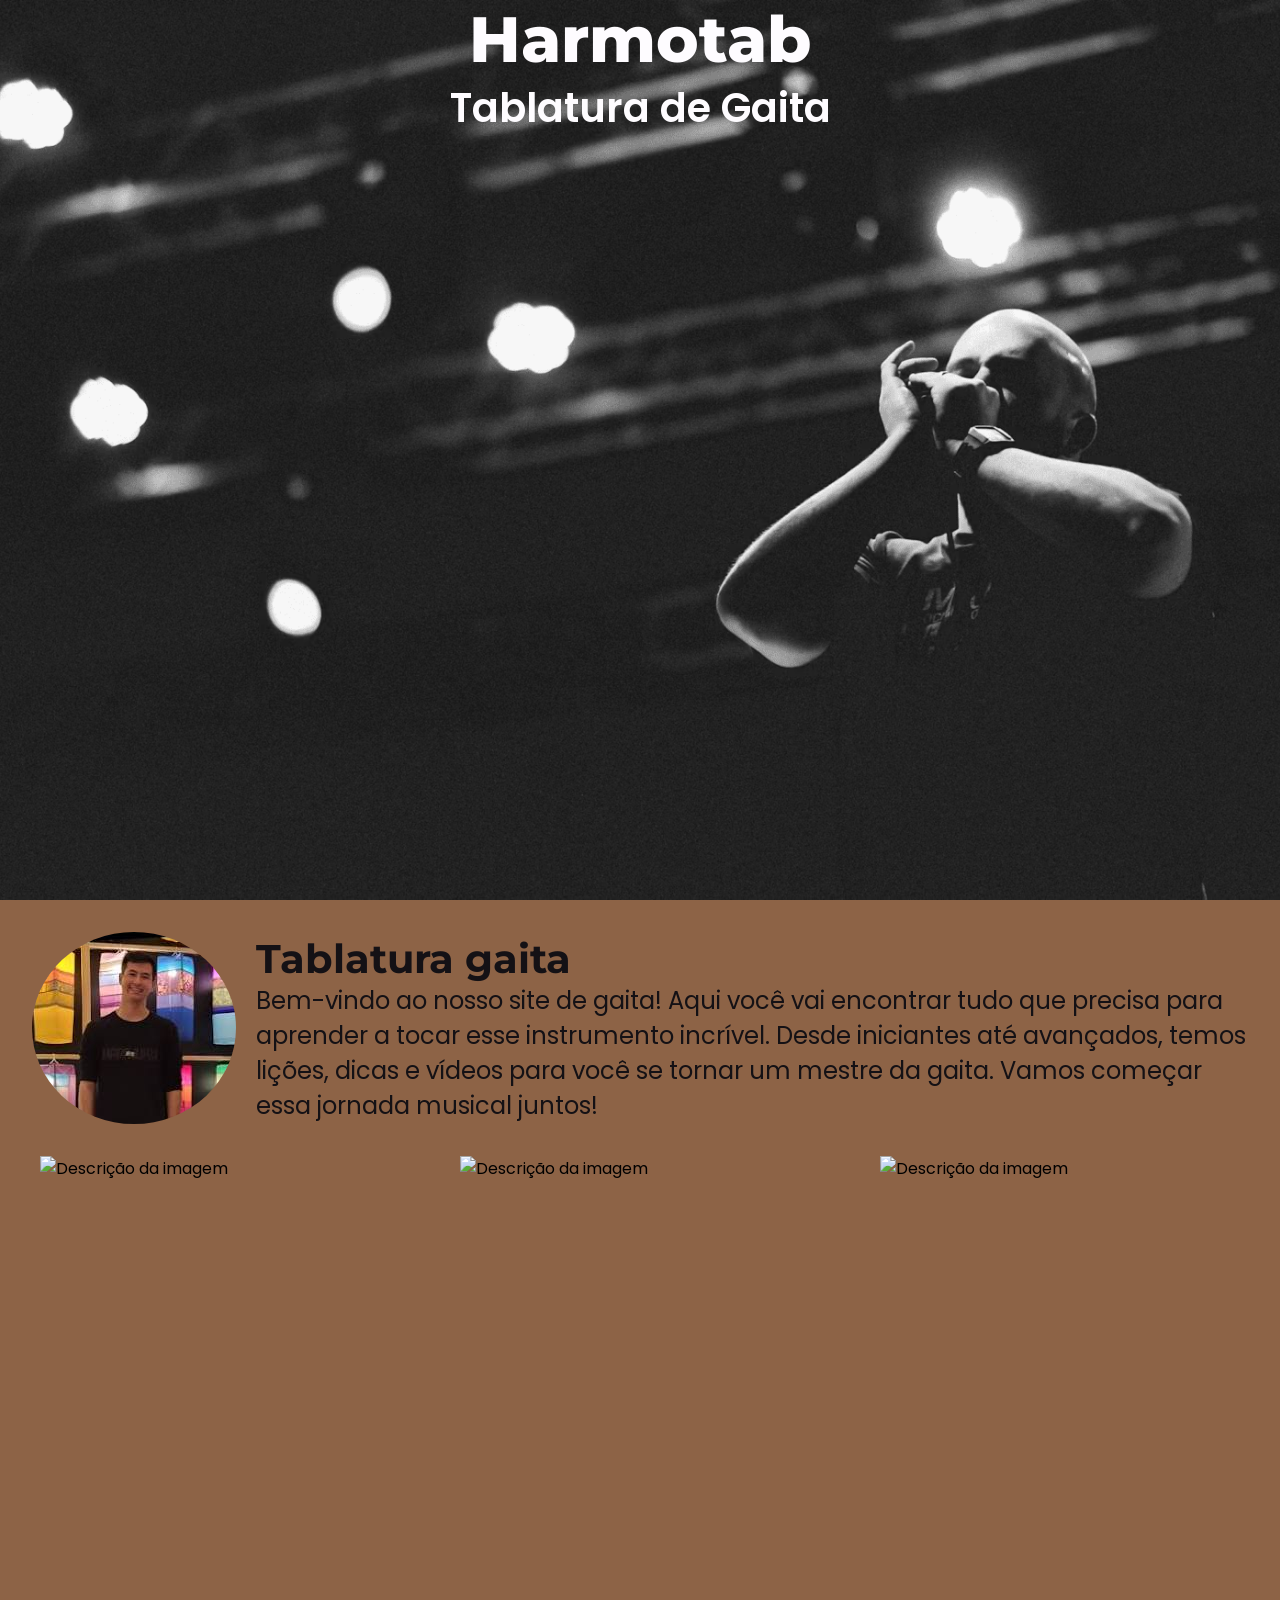
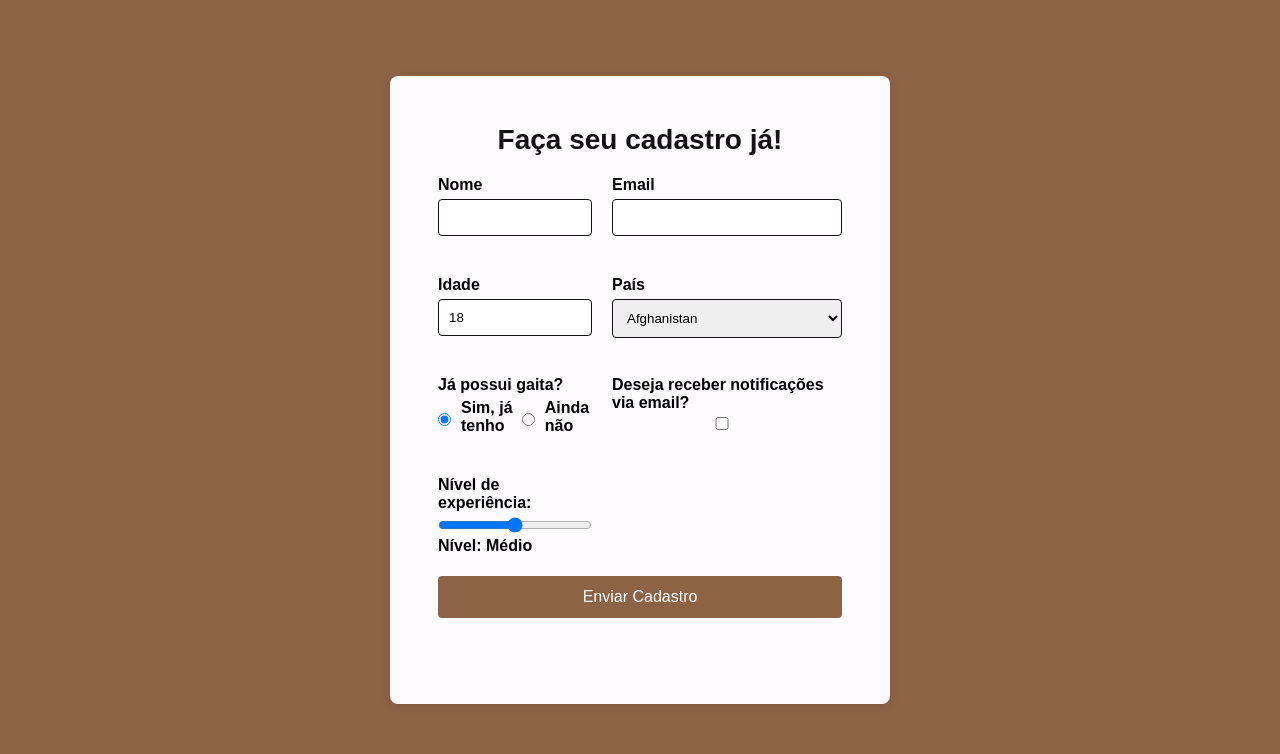
==== commit e852bc69: "Commit 28/03" ====
--- a/index.html
+++ b/index.html
@@ -233,15 +233,15 @@
                 </div>
             </div>
             <div class="campo centralizado">
+                <label for="js">Deseja receber notificações via email?</label>
                 <input type="checkbox" id="js">
-                <label for="js">Já tem experiência?</label>
-            </div>
-            <div class="campo">
-                <label for="Nivel">Nível de experiência</label>
+            </div>
+            <div class="campo">
+                <label for="Nivel">Nível de experiência:</label>
 
                 <input type="range" id="prazo" min="1" max="5">
             <div>
-                <output id="valor">Nível de experiência 3 </output>
+                <output id="valor">Nível: Médio </output>
             </div>
             </div>
             <div class="campo linha">
--- a/assets/css/style.css
+++ b/assets/css/style.css
@@ -1,6 +1,6 @@
 @import url('https://fonts.googleapis.com/css2?family=Montserrat:wght@100..900&family=Poppins:wght@100..900&display=swap');
 
-*{
+* {
     margin: 0;
     list-style: none;
 }
@@ -9,7 +9,7 @@
     margin: 0;
     padding: 0;
     background-color: #8D6346;
-    font-family: Arial, sans-serif; 
+    font-family: 'Poppins', sans-serif;
 }
 
 :root {
@@ -19,8 +19,6 @@
     --font-title: 'Montserrat', sans-serif;
     --font-body: 'Poppins', sans-serif;
 }
-
-
 
 header {
     height: 100vh;
@@ -41,7 +39,6 @@
     background-position: center;
 }
 
-
 .title-box {
     background-color: var(--color-black);
     padding: 20px;
@@ -59,7 +56,7 @@
 }
 
 header h2 {
-    font-family: var(--font-body);
+    font-family: 'Poppins', sans-serif;
     color: var(--color-white);
     font-size: 40px;
     font-weight: 600;
@@ -74,12 +71,11 @@
 }
 
 .text-box p {
-    font-family: var(--font-body);
+    font-family: 'Poppins', sans-serif;
     color: var(--color-white);
     font-size: 20px;
     margin: 0;
 }
-
 
 #secao-apresentacao {
     display: flex;
@@ -104,20 +100,20 @@
 
 #texto-apresentacao p {
     font-size: 1.5rem;
-    font-family: var(--font-body);
+    font-family: 'Poppins', sans-serif;
     margin: 0;
 }
 
 #secao-projetos {
     background-color: #8D6346;
-    min-height: 10vh; 
-    margin-bottom: 100px; 
+    min-height: 10vh;
+    margin-bottom: 100px;
 }
 
 #secao-projetos ul {
     display: grid;
     grid-template-columns: repeat(3, 1fr);
-    gap: 20px; 
+    gap: 20px;
 }
 
 .card {
@@ -125,15 +121,15 @@
     height: 420px;
     position: relative;
     cursor: pointer;
-    margin: 0; 
-    padding: 0; 
+    margin: 0;
+    padding: 0;
 }
 
 .image-wrapper {
     width: 100%;
     height: 100%;
     overflow: hidden;
-    position: relative; 
+    position: relative;
 }
 
 .image-wrapper img {
@@ -201,6 +197,7 @@
 .campo {
     display: flex;
     flex-direction: column;
+    height: 80px;
 }
 
 .campo.linha {
@@ -232,7 +229,7 @@
 
 button {
     background-color: var(--color-destak);
-    color:var(--color-white);
+    color: var(--color-white);
     border: none;
     padding: 12px 20px;
     cursor: pointer;
@@ -248,6 +245,7 @@
 .radio-group {
     display: flex;
     align-items: center;
+
 }
 
 @media screen and (min-width: 768px) {
@@ -257,6 +255,14 @@
 }
 
 .centralizado {
-    align-items: center;
-    justify-content: center;
-}+    display: flex;
+    align-items: center;
+    height: 80px;
+    width: 230px;
+}
+
+#valor {
+    font-weight: bold;
+        font-family: 'Poppins', sans-serif;
+    margin-bottom: 5px;
+}
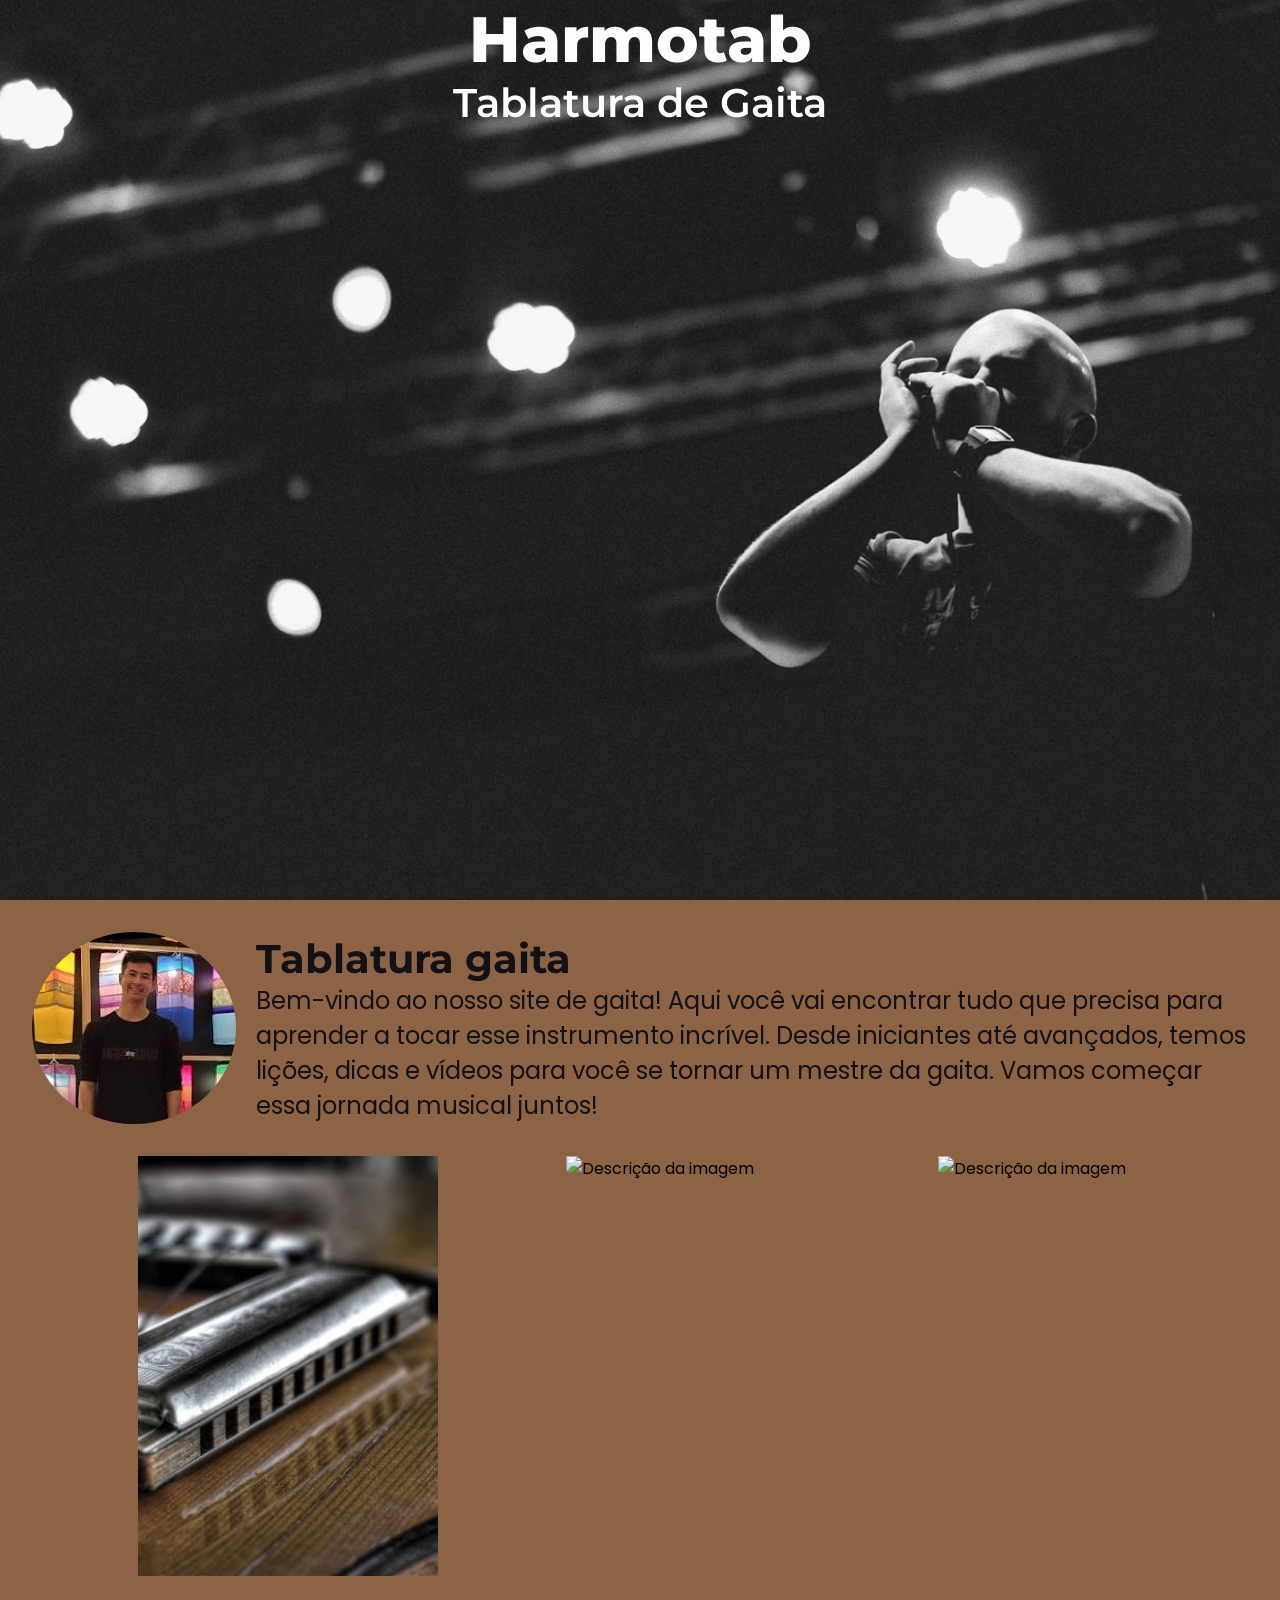
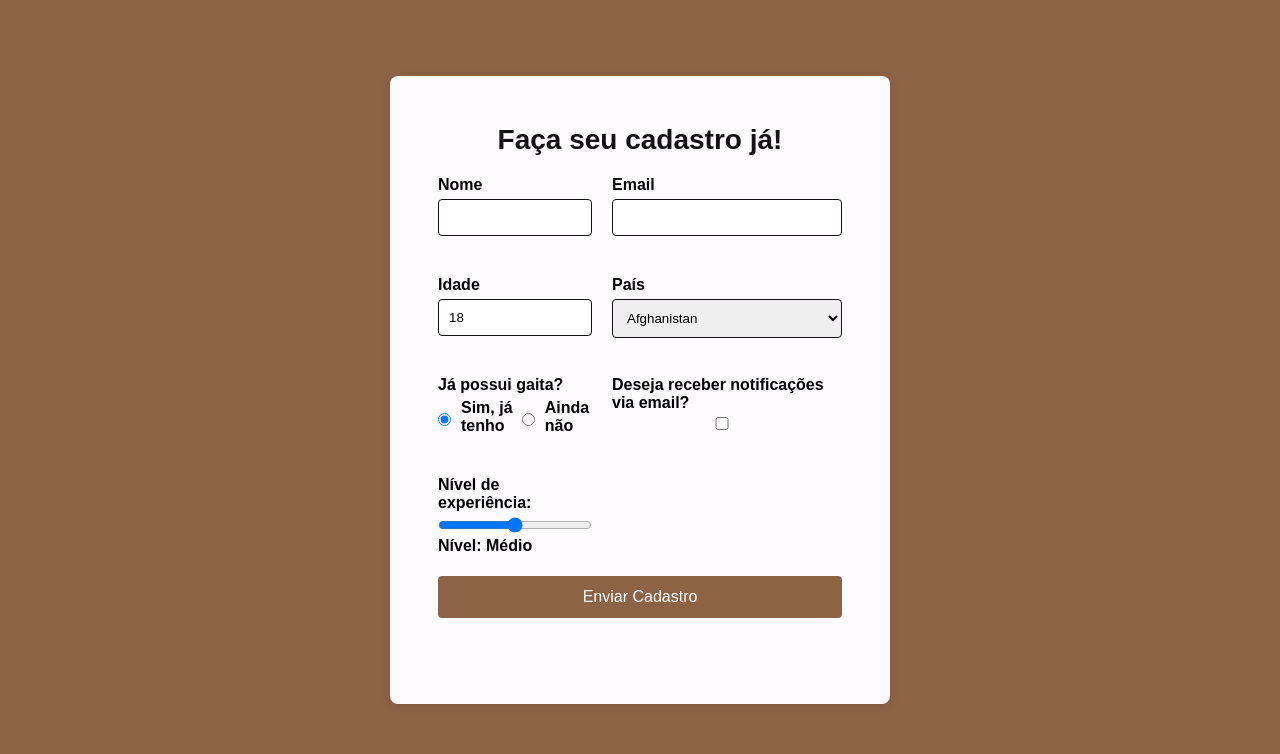
==== commit 900b3206: "commit 10/04" ====
--- a/index.html
+++ b/index.html
@@ -27,7 +27,7 @@
             <li>
                 <div class="card">
                     <div class="image-wrapper">
-                        <img src="https://images.unsplash.com/photo-1633451078197-b3dbf22e123a?q=80&w=1527&auto=format&fit=crop&ixlib=rb-4.0.3&ixid=M3wxMjA3fDB8MHxwaG90by1wYWdlfHx8fGVufDB8fHx8fA%3D%3D" height="600" alt="Descrição da imagem">
+                        <img src="./assets/image/Gaita campo de madeira.jpg" height="600" alt="Descrição da imagem">
                     </div>
                     <div class="card-text">
                         <h2>HarmoTab</h2>
--- a/assets/css/style.css
+++ b/assets/css/style.css
@@ -34,19 +34,17 @@
     position: absolute;
     z-index: -10;
     background-image: url("../image/HomemTocandoGaita.png");
-    background-size: cover;
-    background-repeat: no-repeat;
-    background-position: center;
-}
-
-.title-box {
+    background: var(--color-black) url("../image/HomemTocandoGaita.png") no-repeat center/cover;
+}
+
+.title-box, .text-box {
     background-color: var(--color-black);
     padding: 20px;
     border-radius: 10px;
-    margin-right: 20px; /* Espaçamento entre o retângulo do título e o texto */
-}
-
-h1 {
+    margin-right: 20px;
+}
+
+h1, header h2 {
     font-family: var(--font-title);
     color: var(--color-white);
     font-size: 64px;
@@ -56,23 +54,11 @@
 }
 
 header h2 {
-    font-family: 'Poppins', sans-serif;
-    color: var(--color-white);
     font-size: 40px;
     font-weight: 600;
-    margin: 0;
-    text-align: center;
-}
-
-.text-box {
-    background-color: var(--color-black);
-    padding: 20px;
-    border-radius: 10px;
 }
 
 .text-box p {
-    font-family: 'Poppins', sans-serif;
-    color: var(--color-white);
     font-size: 20px;
     margin: 0;
 }
@@ -100,7 +86,6 @@
 
 #texto-apresentacao p {
     font-size: 1.5rem;
-    font-family: 'Poppins', sans-serif;
     margin: 0;
 }
 
@@ -112,17 +97,17 @@
 
 #secao-projetos ul {
     display: grid;
-    grid-template-columns: repeat(3, 1fr);
-    gap: 20px;
-}
+    grid-template-columns: 1fr auto 1fr;
+    gap: 30px;
+    justify-items: center; 
+}
+
 
 .card {
     max-width: 300px;
     height: 420px;
     position: relative;
     cursor: pointer;
-    margin: 0;
-    padding: 0;
 }
 
 .image-wrapper {
@@ -165,8 +150,8 @@
     flex-direction: column;
     justify-content: center;
     align-items: center;
-    margin-top: 20px; /* Reduzindo a margem superior */
-    margin-bottom: 50px; /* Adicionando margem inferior */
+    margin-top: 20px;
+    margin-bottom: 50px;
 }
 
 .box-cadastro {
@@ -178,7 +163,7 @@
     max-width: 500px;
     width: 100%;
     box-sizing: border-box;
-    margin: auto; /* Centraliza a seção */
+    margin: auto;
 }
 
 #secao-orcamento h2 {
@@ -245,7 +230,6 @@
 .radio-group {
     display: flex;
     align-items: center;
-
 }
 
 @media screen and (min-width: 768px) {
@@ -263,6 +247,6 @@
 
 #valor {
     font-weight: bold;
-        font-family: 'Poppins', sans-serif;
+    font-family: 'Poppins', sans-serif;
     margin-bottom: 5px;
 }
